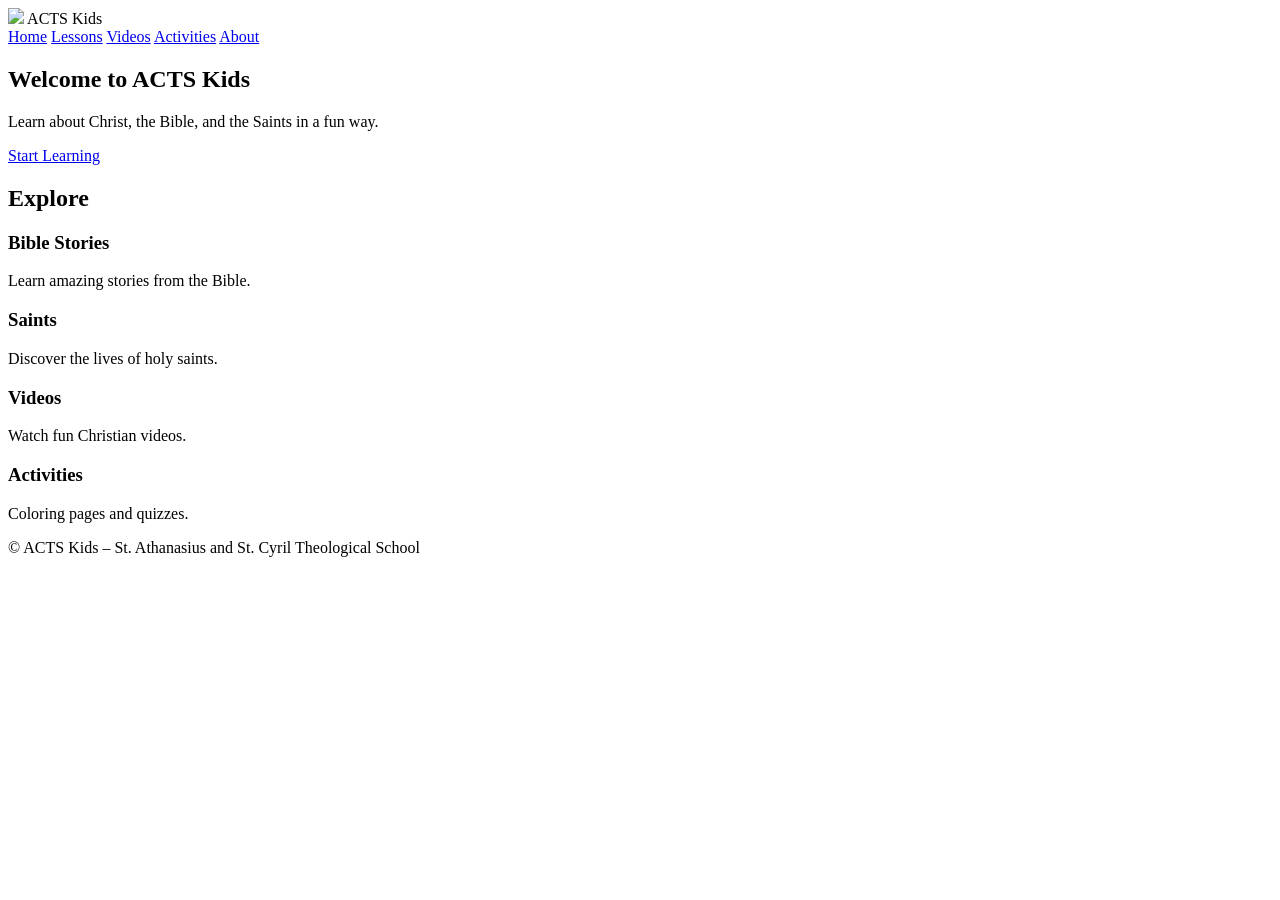
==== index.html @ 0f3bf868 "Add files via upload" ====
<!DOCTYPE html>
<html>
<head>

<title>ACTS Kids</title>

<link rel="stylesheet" href="css/styles.css">

<link href="https://fonts.googleapis.com/css2?family=Nunito:wght@400;700&display=swap" rel="stylesheet">

</head>

<body>

<header>

<div class="logo">
<img src="images/logo.png">
ACTS Kids
</div>

<nav>
<a href="index.html">Home</a>
<a href="lessons.html">Lessons</a>
<a href="videos.html">Videos</a>
<a href="activities.html">Activities</a>
<a href="about.html">About</a>
</nav>

</header>

<section class="hero">

<h1>Welcome to ACTS Kids</h1>

<p>Learn about Christ, the Bible, and the Saints in a fun way.</p>

<a class="btn" href="lessons.html">Start Learning</a>

</section>

<section class="section">

<h2>Explore</h2>

<div class="grid">

<div class="card">
<h3>Bible Stories</h3>
<p>Learn amazing stories from the Bible.</p>
</div>

<div class="card">
<h3>Saints</h3>
<p>Discover the lives of holy saints.</p>
</div>

<div class="card">
<h3>Videos</h3>
<p>Watch fun Christian videos.</p>
</div>

<div class="card">
<h3>Activities</h3>
<p>Coloring pages and quizzes.</p>
</div>

</div>

</section>

<footer>

<p>© ACTS Kids – St. Athanasius and St. Cyril Theological School</p>

</footer>

</body>
</html>
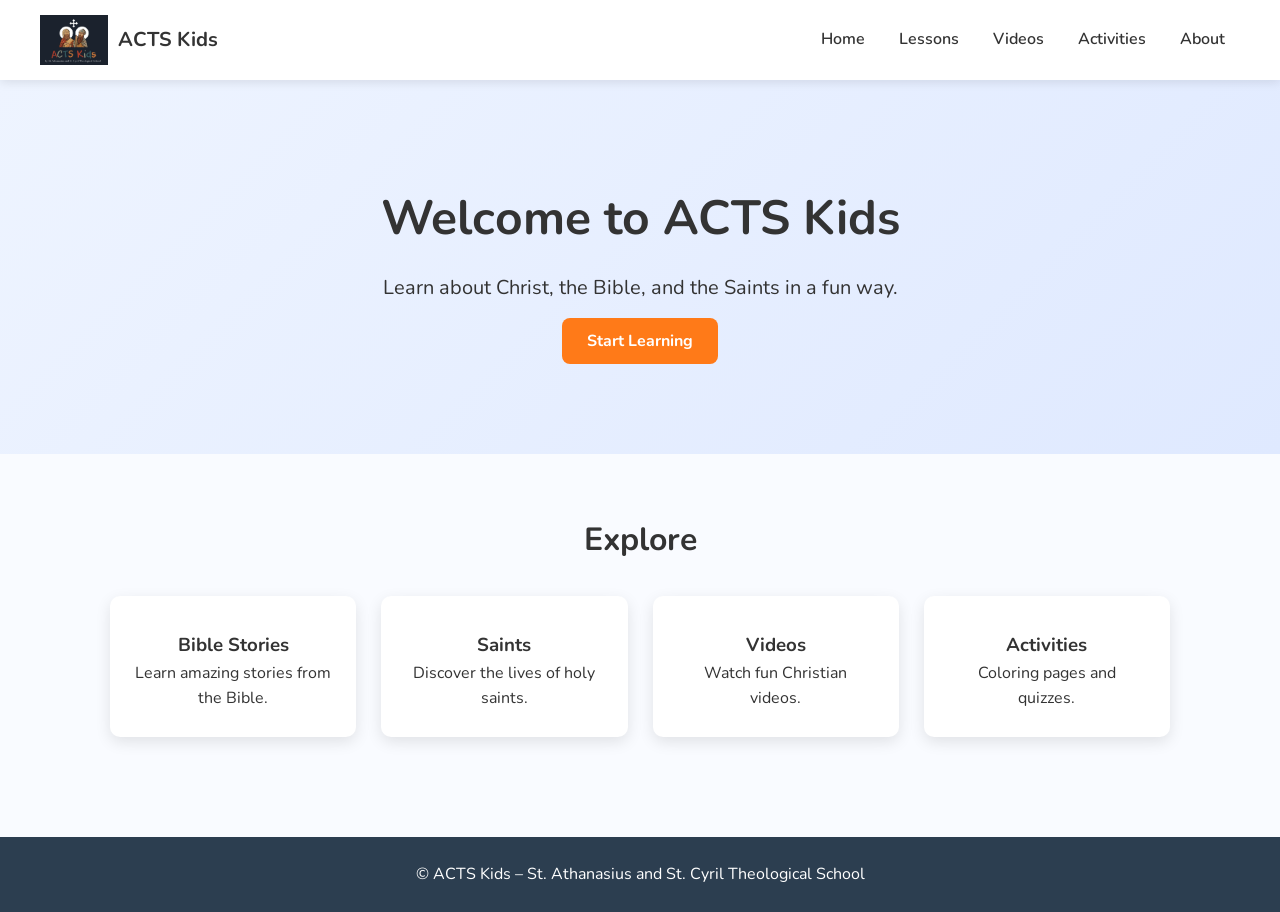
==== commit f8041b7b: "Update index.html" ====
--- a/index.html
+++ b/index.html
@@ -3,11 +3,10 @@
 <head>
 
 <title>ACTS Kids</title>
-
-<link rel="stylesheet" href="css/styles.css">
-
+<link rel="stylesheet" href="styles.css">
 <link href="https://fonts.googleapis.com/css2?family=Nunito:wght@400;700&display=swap" rel="stylesheet">
-
+<link rel="icon" href="images/logo.png">
+  
 </head>
 
 <body>
@@ -76,4 +75,4 @@
 </footer>
 
 </body>
-</html>+</html>
--- a/styles.css
+++ b/styles.css
@@ -0,0 +1,133 @@
+*{
+margin:0;
+padding:0;
+box-sizing:border-box;
+}
+
+body{
+font-family: 'Nunito', sans-serif;
+background:#f9fbff;
+color:#333;
+line-height:1.6;
+}
+
+/* Header */
+
+header{
+display:flex;
+justify-content:space-between;
+align-items:center;
+padding:15px 40px;
+background:white;
+box-shadow:0 2px 10px rgba(0,0,0,0.1);
+position:sticky;
+top:0;
+}
+
+.logo{
+display:flex;
+align-items:center;
+gap:10px;
+font-weight:bold;
+font-size:20px;
+}
+
+.logo img{
+height:50px;
+}
+
+nav a{
+margin:0 15px;
+text-decoration:none;
+color:#333;
+font-weight:600;
+}
+
+nav a:hover{
+color:#ff7a18;
+}
+
+/* Hero */
+
+.hero{
+background:linear-gradient(135deg,#eef4ff,#dfe9ff);
+padding:100px 20px;
+text-align:center;
+}
+
+.hero h1{
+font-size:48px;
+margin-bottom:15px;
+}
+
+.hero p{
+font-size:20px;
+margin-bottom:25px;
+}
+
+.btn{
+background:#ff7a18;
+color:white;
+padding:12px 25px;
+border-radius:8px;
+text-decoration:none;
+font-weight:bold;
+}
+
+/* Sections */
+
+.section{
+max-width:1100px;
+margin:auto;
+padding:60px 20px;
+text-align:center;
+}
+
+.section h2{
+font-size:32px;
+margin-bottom:20px;
+}
+
+/* Cards */
+
+.grid{
+display:grid;
+grid-template-columns:repeat(auto-fit,minmax(220px,1fr));
+gap:25px;
+margin-top:30px;
+}
+
+.card{
+background:white;
+padding:25px;
+border-radius:10px;
+box-shadow:0 5px 15px rgba(0,0,0,0.1);
+}
+
+.card h3{
+margin-top:10px;
+}
+
+/* Footer */
+
+footer{
+background:#2c3e50;
+color:white;
+text-align:center;
+padding:25px;
+margin-top:40px;
+}
+
+/* Responsive */
+
+@media(max-width:768px){
+
+.hero h1{
+font-size:34px;
+}
+
+header{
+flex-direction:column;
+}
+
+}
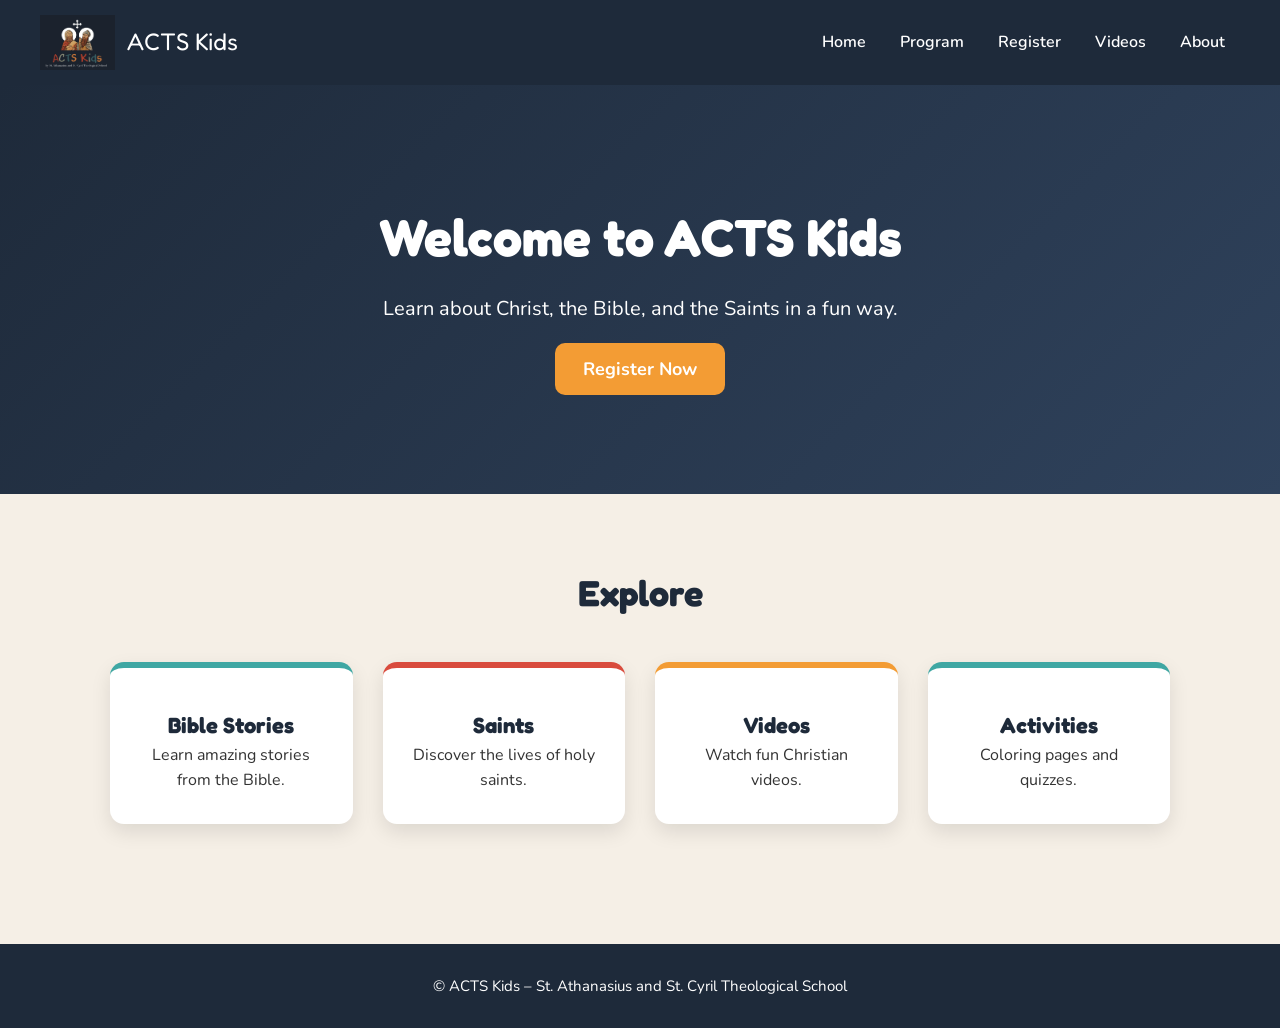
==== commit 02d032b0: "Update index.html" ====
--- a/index.html
+++ b/index.html
@@ -20,9 +20,9 @@
 
 <nav>
 <a href="index.html">Home</a>
-<a href="lessons.html">Lessons</a>
+<a href="program.html">Program</a>
+<a href="register.html">Register</a>
 <a href="videos.html">Videos</a>
-<a href="activities.html">Activities</a>
 <a href="about.html">About</a>
 </nav>
 
@@ -34,7 +34,7 @@
 
 <p>Learn about Christ, the Bible, and the Saints in a fun way.</p>
 
-<a class="btn" href="lessons.html">Start Learning</a>
+<a class="btn" href="register.html">Register Now</a>
 
 </section>
 
--- a/styles.css
+++ b/styles.css
@@ -1,12 +1,31 @@
+/* Google Font */
+@import url('https://fonts.googleapis.com/css2?family=Fredoka:wght@400;600&family=Nunito:wght@400;700&display=swap');
+
+/* Color Variables from Logo */
+
+:root{
+
+--acts-blue:#1e2a3a;
+--acts-red:#d94b3d;
+--acts-orange:#f39c34;
+--acts-teal:#3fa7a3;
+--acts-cream:#f5efe6;
+
+}
+
+/* Reset */
+
 *{
 margin:0;
 padding:0;
 box-sizing:border-box;
 }
 
+/* Body */
+
 body{
-font-family: 'Nunito', sans-serif;
-background:#f9fbff;
+font-family:'Nunito', sans-serif;
+background:var(--acts-cream);
 color:#333;
 line-height:1.6;
 }
@@ -18,60 +37,71 @@
 justify-content:space-between;
 align-items:center;
 padding:15px 40px;
-background:white;
-box-shadow:0 2px 10px rgba(0,0,0,0.1);
-position:sticky;
-top:0;
+background:var(--acts-blue);
+color:white;
 }
 
 .logo{
 display:flex;
 align-items:center;
-gap:10px;
-font-weight:bold;
-font-size:20px;
+gap:12px;
+font-family:'Fredoka', sans-serif;
+font-size:24px;
 }
 
 .logo img{
-height:50px;
-}
+height:55px;
+}
+
+/* Navigation */
 
 nav a{
 margin:0 15px;
 text-decoration:none;
-color:#333;
+color:white;
 font-weight:600;
+transition:0.2s;
 }
 
 nav a:hover{
-color:#ff7a18;
+color:var(--acts-orange);
 }
 
 /* Hero */
 
 .hero{
-background:linear-gradient(135deg,#eef4ff,#dfe9ff);
-padding:100px 20px;
+background:linear-gradient(135deg,var(--acts-blue),#2f425c);
+color:white;
+padding:110px 20px;
 text-align:center;
 }
 
 .hero h1{
-font-size:48px;
+font-family:'Fredoka', sans-serif;
+font-size:52px;
 margin-bottom:15px;
 }
 
 .hero p{
 font-size:20px;
-margin-bottom:25px;
-}
+margin-bottom:30px;
+}
+
+/* Buttons */
 
 .btn{
-background:#ff7a18;
-color:white;
-padding:12px 25px;
-border-radius:8px;
+background:var(--acts-orange);
+color:white;
+padding:14px 28px;
+border-radius:10px;
 text-decoration:none;
 font-weight:bold;
+font-size:18px;
+transition:0.2s;
+}
+
+.btn:hover{
+background:var(--acts-red);
 }
 
 /* Sections */
@@ -79,55 +109,125 @@
 .section{
 max-width:1100px;
 margin:auto;
-padding:60px 20px;
+padding:70px 20px;
 text-align:center;
 }
 
 .section h2{
-font-size:32px;
-margin-bottom:20px;
-}
-
-/* Cards */
+font-family:'Fredoka', sans-serif;
+font-size:36px;
+margin-bottom:15px;
+color:var(--acts-blue);
+}
+
+/* Grid Cards */
 
 .grid{
 display:grid;
-grid-template-columns:repeat(auto-fit,minmax(220px,1fr));
-gap:25px;
-margin-top:30px;
-}
+grid-template-columns:repeat(auto-fit,minmax(230px,1fr));
+gap:30px;
+margin-top:40px;
+}
+
+/* Cards */
 
 .card{
 background:white;
-padding:25px;
-border-radius:10px;
-box-shadow:0 5px 15px rgba(0,0,0,0.1);
+padding:30px;
+border-radius:14px;
+box-shadow:0 8px 20px rgba(0,0,0,0.1);
+transition:0.2s;
+border-top:6px solid var(--acts-teal);
+}
+
+.card:nth-child(2){
+border-top:6px solid var(--acts-red);
+}
+
+.card:nth-child(3){
+border-top:6px solid var(--acts-orange);
+}
+
+.card:nth-child(4){
+border-top:6px solid var(--acts-teal);
+}
+
+.card:hover{
+transform:translateY(-6px);
 }
 
 .card h3{
+font-family:'Fredoka', sans-serif;
 margin-top:10px;
+font-size:22px;
+color:var(--acts-blue);
 }
 
 /* Footer */
 
 footer{
-background:#2c3e50;
+background:var(--acts-blue);
 color:white;
 text-align:center;
-padding:25px;
-margin-top:40px;
+padding:30px;
+margin-top:50px;
+font-size:15px;
 }
 
 /* Responsive */
 
 @media(max-width:768px){
-
-.hero h1{
-font-size:34px;
-}
 
 header{
 flex-direction:column;
-}
-
-}+gap:10px;
+}
+
+.hero h1{
+font-size:36px;
+}
+
+.hero{
+padding:80px 20px;
+}
+
+/* Registration Form */
+
+.register-form{
+max-width:600px;
+margin:40px auto;
+text-align:left;
+display:flex;
+flex-direction:column;
+gap:12px;
+}
+
+.register-form label{
+font-weight:600;
+color:var(--acts-blue);
+}
+
+.register-form input,
+.register-form textarea{
+
+padding:12px;
+border-radius:8px;
+border:1px solid #ccc;
+font-size:16px;
+font-family:'Nunito', sans-serif;
+
+}
+
+.register-form input:focus,
+.register-form textarea:focus{
+
+outline:none;
+border:1px solid var(--acts-orange);
+
+}
+
+.register-form button{
+margin-top:10px;
+}
+
+}
